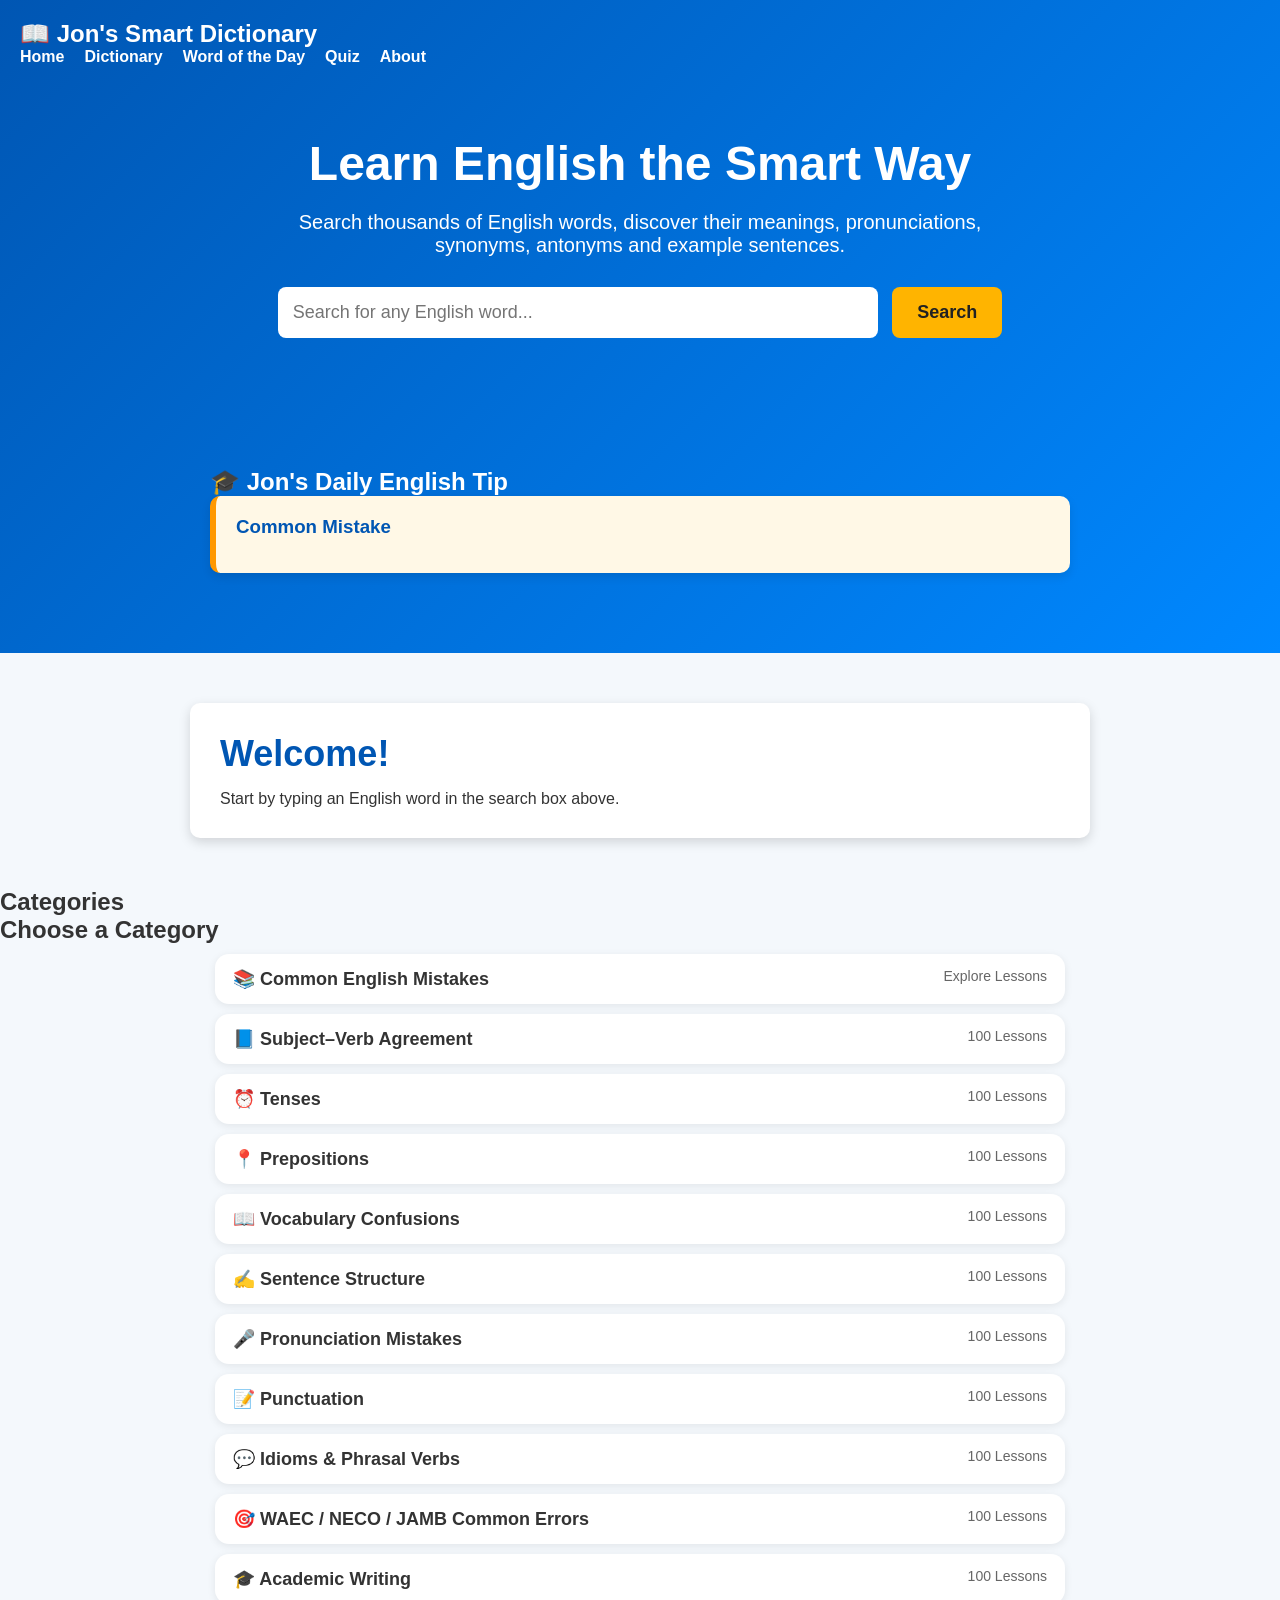
==== index.html @ 8027741e "Update index.html" ====
<!DOCTYPE html>
<html lang="en">
<head>
<meta charset="UTF-8">
<meta name="viewport" content="width=device-width, initial-scale=1.0">

<title>Jon's Smart Dictionary</title>

<link rel="stylesheet" href="style.css">
</head>

<body>

<header>

<nav>
<h2>📖 Jon's Smart Dictionary</h2>

<ul>
<li><a href="#">Home</a></li>
<li><a href="#">Dictionary</a></li>
<li><a href="#">Word of the Day</a></li>
<li><a href="#">Quiz</a></li>
<li><a href="#">About</a></li>
</ul>

</nav>

<div class="hero">

<h1>Learn English the Smart Way</h1>

<p>
Search thousands of English words, discover their meanings,
pronunciations, synonyms, antonyms and example sentences.
</p>

<input
type="text"
id="word"
placeholder="Search for any English word..."
>

<button onclick="searchWord()">
Search
</button>

</div>

<section class="daily-tip">

<h2>🎓 Jon's Daily English Tip</h2>

<div class="tip-card">

<h3>Common Mistake</h3>


</header>


<section id="result">

<button id="saveBtn" style="display:none;" onclick="saveWord()">
⭐ Save to Favourites
</button>

<h2>Welcome!</h2>

<p>
Start by typing an English word in the search box above.
</p>

</section>
<section class="categories">

<h2>Categories</h2>

<h2>Choose a Category</h2>

<a href="common-mistakes.html" class="category-card">
📚 Common English Mistakes <span>Explore Lessons</span>
</a>

<div class="category-card">📘 Subject–Verb Agreement <span>100 Lessons</span></div>

<div class="category-card">⏰ Tenses <span>100 Lessons</span></div>

<div class="category-card">📍 Prepositions <span>100 Lessons</span></div>

<div class="category-card">📖 Vocabulary Confusions <span>100 Lessons</span></div>

<div class="category-card">✍️ Sentence Structure <span>100 Lessons</span></div>

<div class="category-card">🎤 Pronunciation Mistakes <span>100 Lessons</span></div>

<div class="category-card">📝 Punctuation <span>100 Lessons</span></div>

<div class="category-card">💬 Idioms & Phrasal Verbs <span>100 Lessons</span></div>

<div class="category-card">🎯 WAEC / NECO / JAMB Common Errors <span>100 Lessons</span></div>

<div class="category-card">🎓 Academic Writing <span>100 Lessons</span></div>

</section>

<script src="script.js"></script>

</body>

</html>
---- style.css ----
*{
    margin:0;
    padding:0;
    box-sizing:border-box;
}

body{
    font-family:Arial, Helvetica, sans-serif;
    background:#f4f8fc;
    color:#333;
}

header{
    background:linear-gradient(135deg,#0056b3,#0088ff);
    color:white;
    padding:20px;
}

nav ul{
    display:flex;
    list-style:none;
    gap:20px;
    padding:0;
    margin:0;
}

nav li{
    list-style:none;
}

nav a{
    color:white;
    text-decoration:none;
    font-weight:bold;
}

nav a:hover{
    text-decoration:underline;
}

}

nav h2{
    font-size:30px;
}

nav ul{
    display:flex;
    list-style:none;
    gap:20px;
}

nav a{
    color:white;
    text-decoration:none;
    font-weight:bold;
}

.hero{
    text-align:center;
    padding:70px 20px;
}

.hero h1{
    font-size:48px;
    margin-bottom:20px;
}

.hero p{
    font-size:20px;
    max-width:700px;
    margin:auto;
    margin-bottom:30px;
}

input{
    width:60%;
    max-width:600px;
    padding:15px;
    font-size:18px;
    border:none;
    border-radius:8px;
}

button{
    padding:15px 25px;
    font-size:18px;
    border:none;
    border-radius:8px;
    background:#ffb400;
    color:#222;
    cursor:pointer;
    font-weight:bold;
    margin-left:10px;
}

button:hover{
    background:#ffc933;
}

#result{
    max-width:900px;
    margin:50px auto;
    background:white;
    padding:30px;
    border-radius:10px;
    box-shadow:0 4px 12px rgba(0,0,0,.15);
}

@media(max-width:768px){

nav{
    flex-direction:column;
}

nav ul{
    flex-direction:column;
    text-align:center;
    margin-top:20px;
}

.hero h1{
    font-size:34px;
}

input{
    width:100%;
    margin-bottom:15px;
}

button{
    width:100%;
    margin-left:0;
}

}
/* Dictionary Result Card */

#result h2{
    color:#0056b3;
    font-size:36px;
    margin-bottom:15px;
    text-transform:capitalize;
}

#result h3{
    color:#ff9800;
    margin-top:25px;
    margin-bottom:10px;
}

#result ol{
    padding-left:25px;
}

#result li{
    background:#f7f9fc;
    padding:15px;
    border-left:5px solid #0056b3;
    margin-bottom:15px;
    border-radius:8px;
    line-height:1.8;
}

audio{
    width:100%;
    margin:20px 0;
}

strong{
    color:#0056b3;
}
/* Jon's Daily English Tip */

.daily-tip{
    max-width:900px;
    margin:40px auto;
    padding:20px;
}

.tip-card{
    background:#fff8e6;
    border-left:6px solid #ff9800;
    padding:20px;
    border-radius:10px;
    box-shadow:0 4px 10px rgba(0,0,0,.1);
}

.tip-card h3{
    color:#0056b3;
    margin-bottom:15px;
}

.tip-card p{
    margin-bottom:12px;
    line-height:1.8;
}
/* Common Mistakes Categories */
/* Common Mistakes Categories */

.category-card{
    background:#fff;
    margin:10px auto;
    padding:14px 18px;
    border-radius:14px;
    max-width:850px;
    font-size:18px;
    font-weight:600;
    box-shadow:0 2px 8px rgba(0,0,0,.08);
    transition:0.3s;
    cursor:pointer;
}

.category-card:hover{
    transform:translateY(-2px);
    background:#f4f8ff;
}

.category-card span{
    float:right;
    font-size:14px;
    color:#666;
    font-weight:500;
}
.mistakes-container {
  display: grid;
  grid-template-columns: repeat(auto-fit, minmax(280px, 1fr));
  gap: 20px;
  margin-top: 30px;
}

.mistake-card {
  background: #ffffff;
  border-left: 5px solid #1e90ff;
  padding: 20px;
  border-radius: 12px;
  box-shadow: 0 4px 10px rgba(0,0,0,0.1);
  transition: transform 0.3s ease;
}

.mistake-card:hover {
  transform: translateY(-5px);
}

.mistake-card h2 {
  color: #003366;
  font-size: 20px;
}

.mistake-card p {
  line-height: 1.6;
}
.category-card {
  text-decoration: none;
  color: inherit;
  display: block;
}
.category-card {
  text-decoration: none;
  color: inherit;
  display: block;
  cursor: pointer;
}

.back-home {
  display: inline-block;
  margin-bottom: 20px;
  text-decoration: none;
  background: #003366;
  color: white;
  padding: 10px 18px;
  border-radius: 8px;
}

.back-home:hover {
  opacity: 0.8;
}
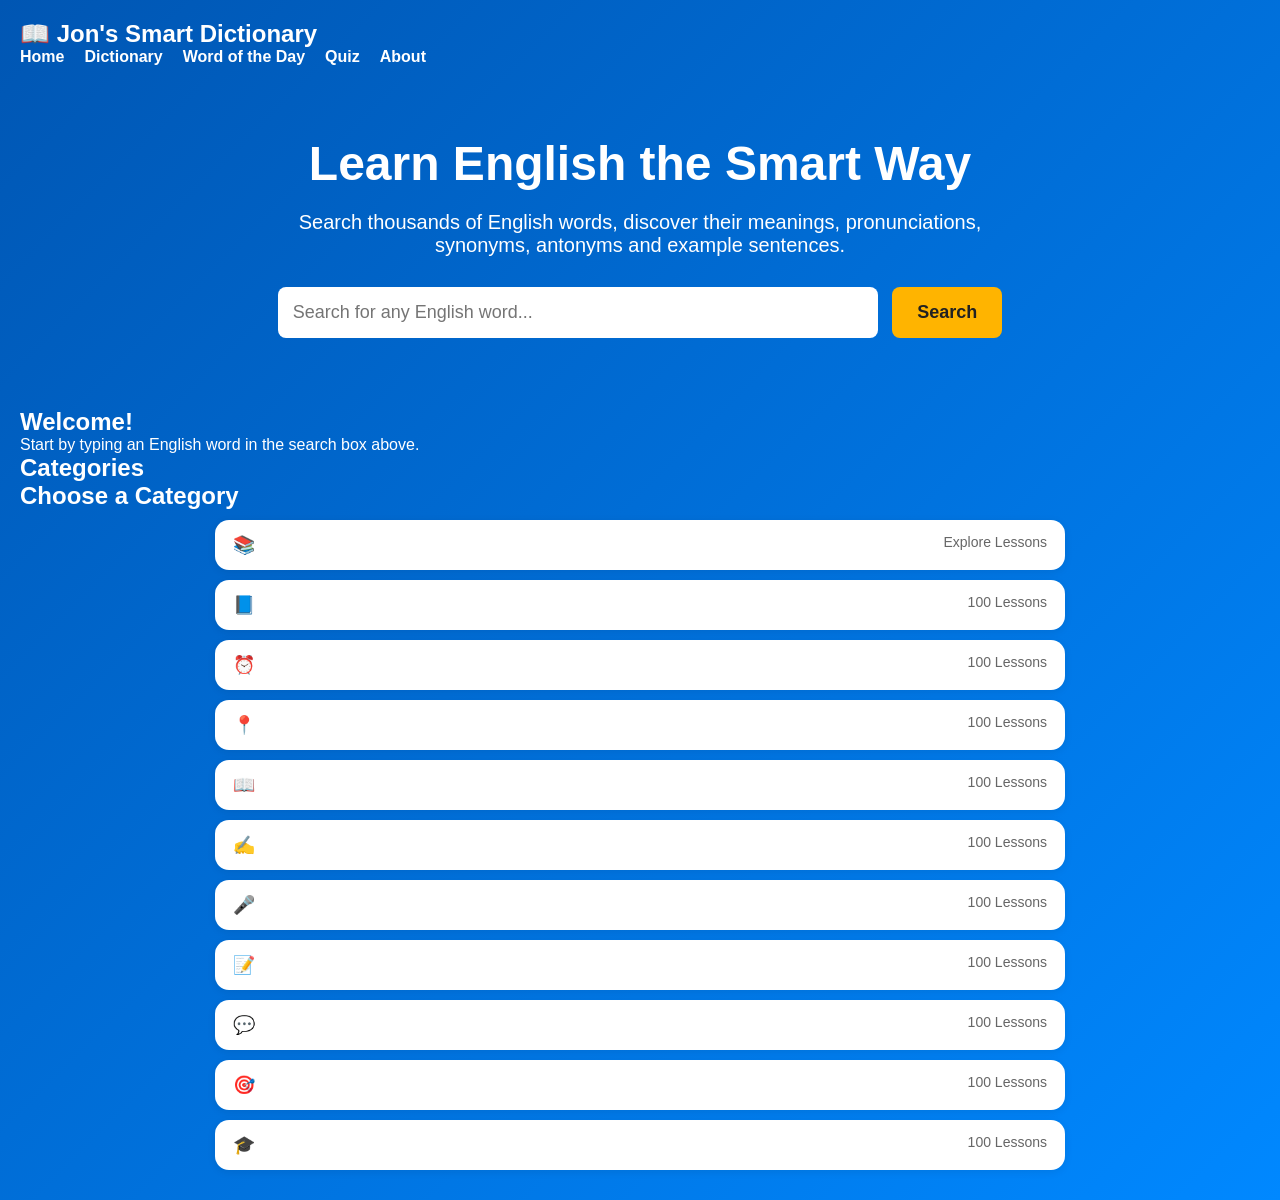
==== commit ee49c67d: "Update index.html" ====
--- a/index.html
+++ b/index.html
@@ -47,19 +47,6 @@
 
 </div>
 
-<section class="daily-tip">
-
-<h2>🎓 Jon's Daily English Tip</h2>
-
-<div class="tip-card">
-
-<h3>Common Mistake</h3>
-
-
-</header>
-
-
-<section id="result">
 
 <button id="saveBtn" style="display:none;" onclick="saveWord()">
 ⭐ Save to Favourites
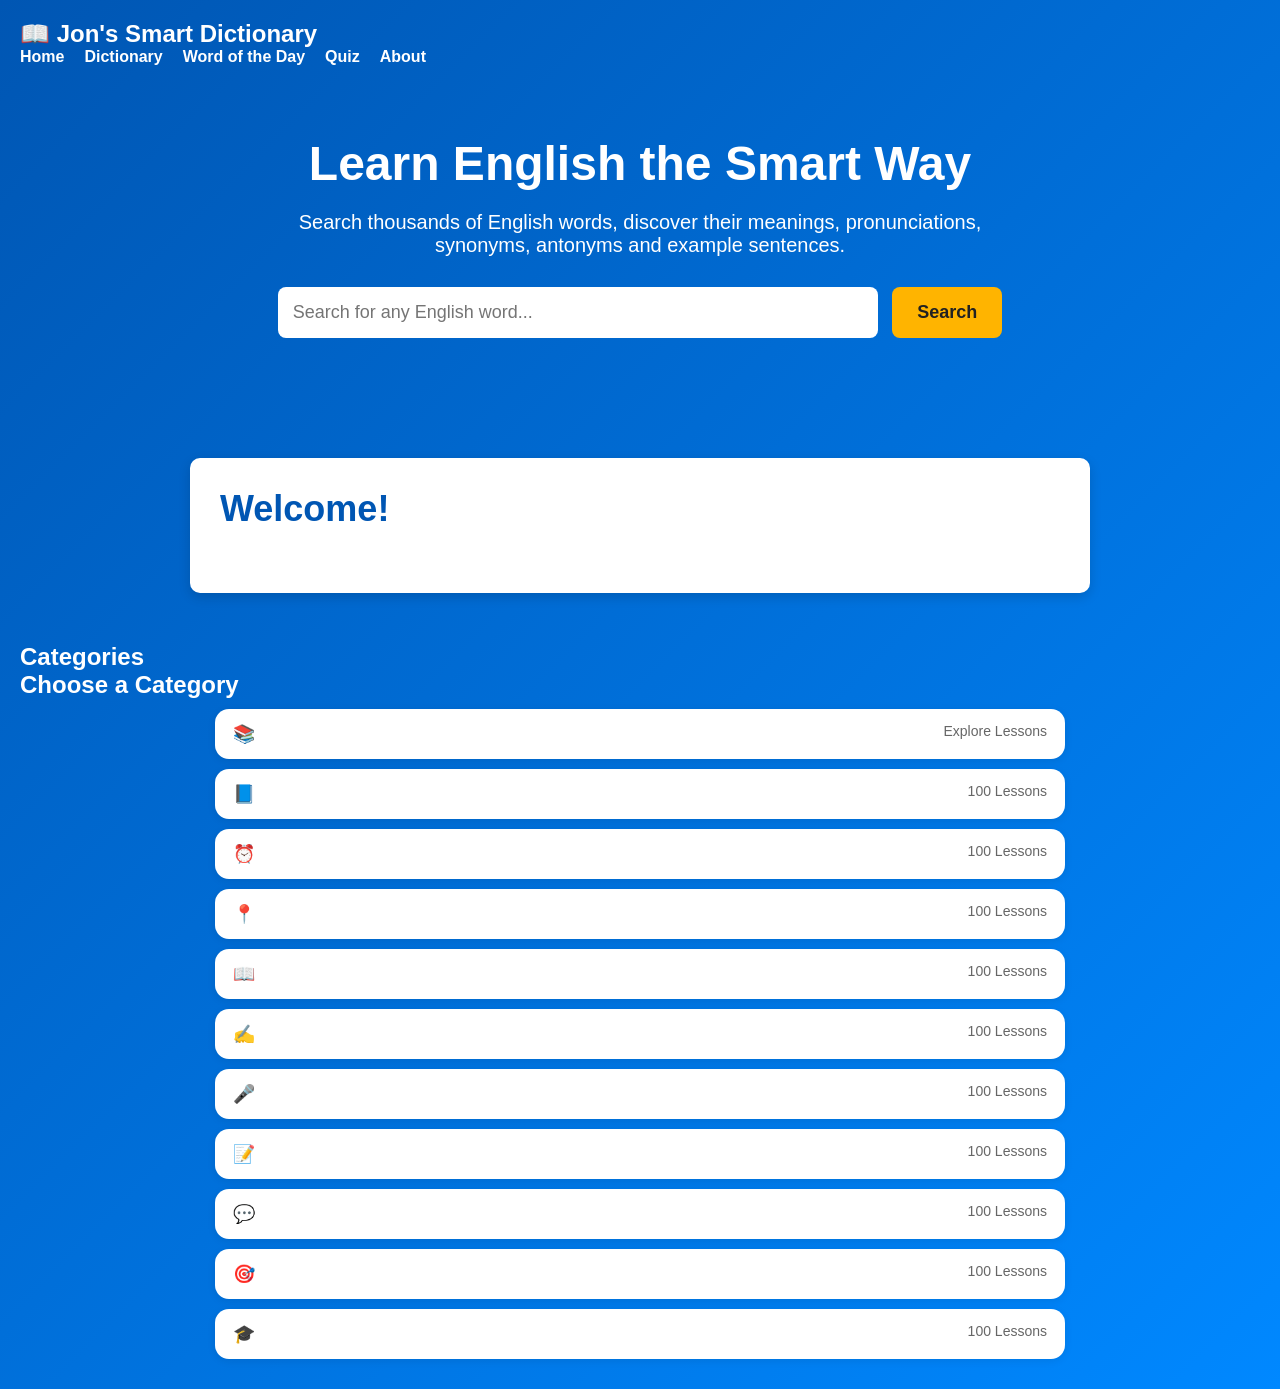
==== commit d021094f: "Update index.html" ====
--- a/index.html
+++ b/index.html
@@ -47,7 +47,8 @@
 
 </div>
 
-
+<section id="result">
+  
 <button id="saveBtn" style="display:none;" onclick="saveWord()">
 ⭐ Save to Favourites
 </button>
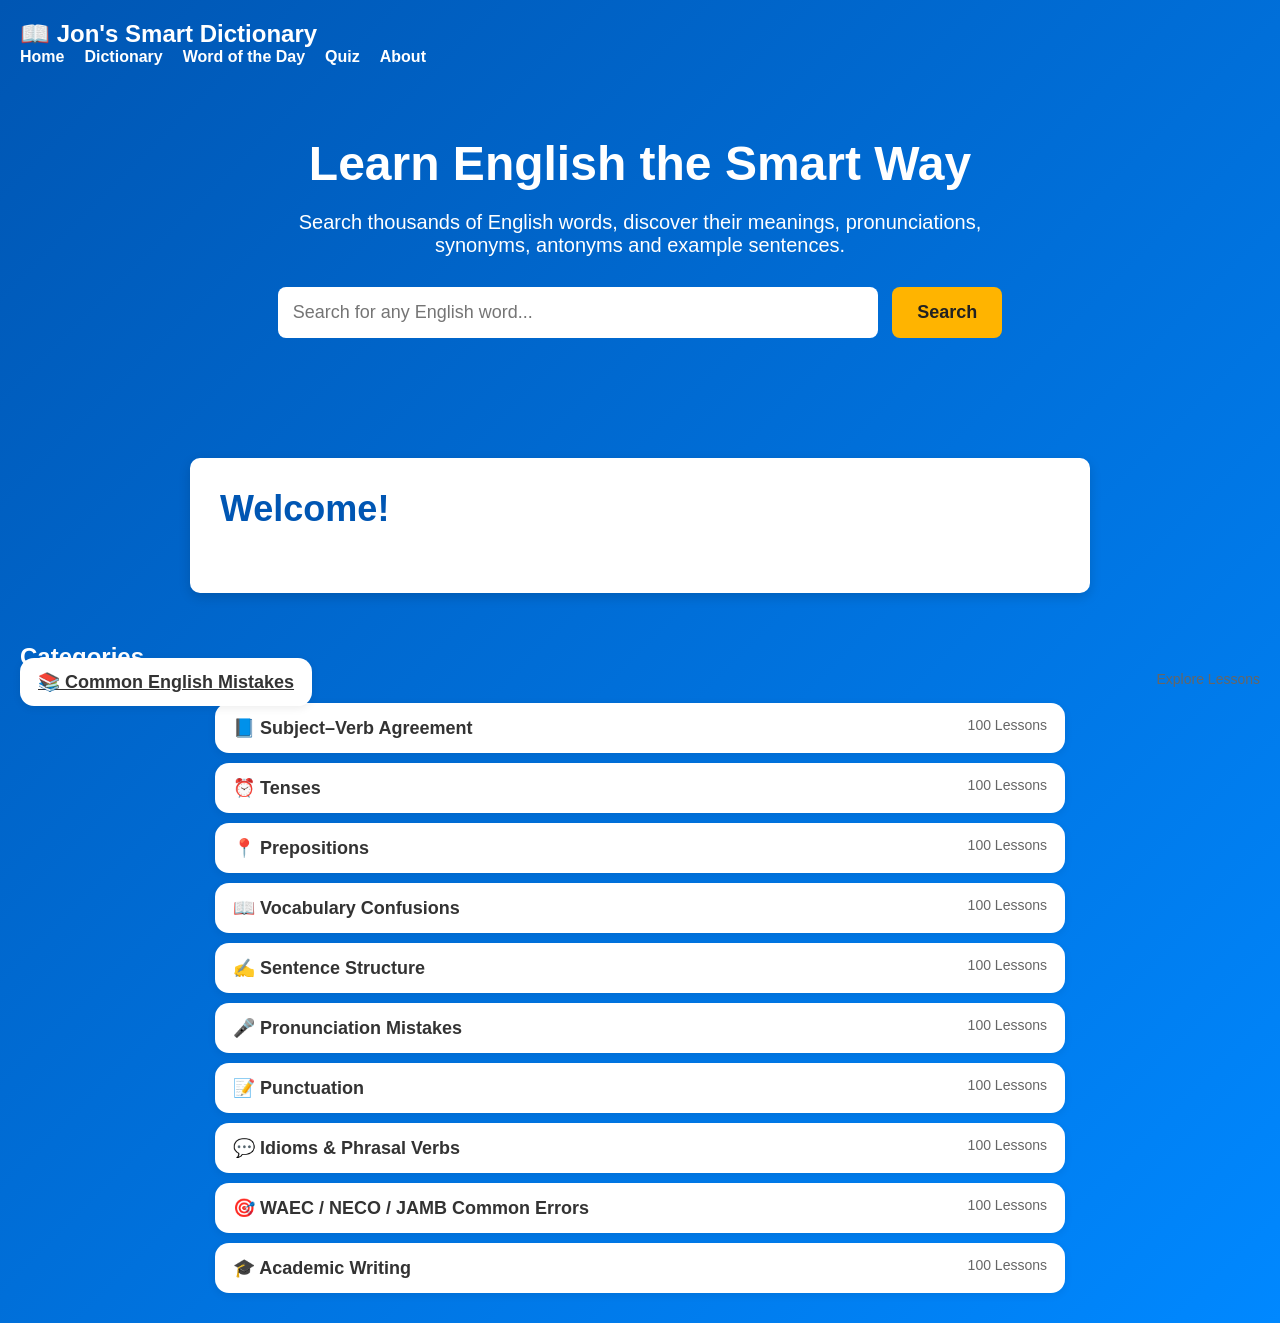
==== commit b80d11c3: "Update index.html" ====
--- a/index.html
+++ b/index.html
@@ -64,7 +64,6 @@
 
 <h2>Categories</h2>
 
-<h2>Choose a Category</h2>
 
 <a href="common-mistakes.html" class="category-card">
 📚 Common English Mistakes <span>Explore Lessons</span>
--- a/style.css
+++ b/style.css
@@ -200,6 +200,7 @@
 
 .category-card{
     background:#fff;
+    color:#333;
     margin:10px auto;
     padding:14px 18px;
     border-radius:14px;
@@ -250,15 +251,12 @@
 .mistake-card p {
   line-height: 1.6;
 }
+}
+
 .category-card {
+  display: block;
   text-decoration: none;
-  color: inherit;
-  display: block;
-}
-.category-card {
-  text-decoration: none;
-  color: inherit;
-  display: block;
+  color: #333333;
   cursor: pointer;
 }
 
@@ -275,3 +273,11 @@
 .back-home:hover {
   opacity: 0.8;
 }
+
+#result li {
+    color: #333;
+}
+
+#result li strong {
+    color: #0056b3;
+}
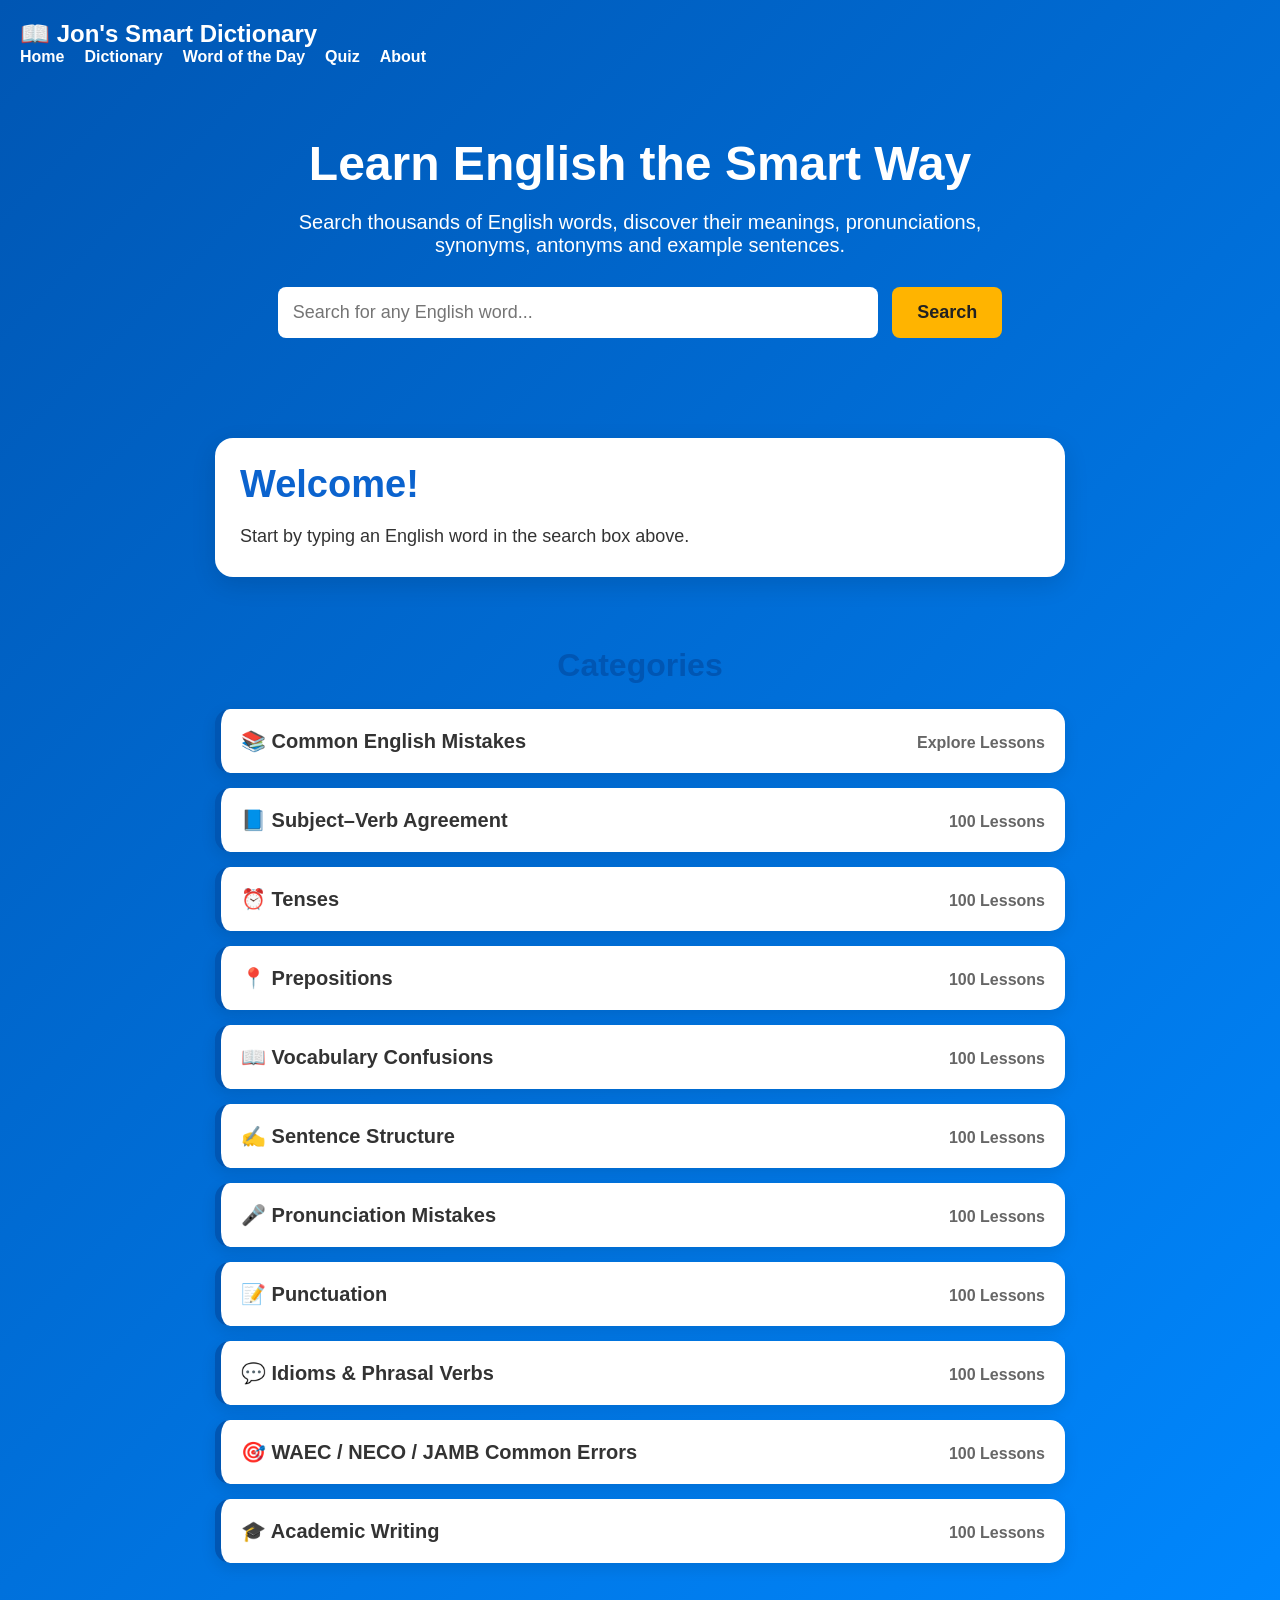
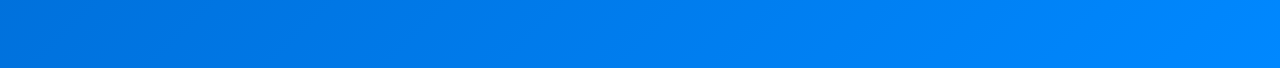
==== commit e6b73664: "Add save button to result section" ====
--- a/index.html
+++ b/index.html
@@ -47,7 +47,9 @@
 
 </div>
 
-<section id="result">
+
+  
+  <section id="result">
   
 <button id="saveBtn" style="display:none;" onclick="saveWord()">
 ⭐ Save to Favourites
--- a/style.css
+++ b/style.css
@@ -197,19 +197,36 @@
 }
 /* Common Mistakes Categories */
 /* Common Mistakes Categories */
+.categories{
+    max-width:900px;
+    margin:50px auto;
+    padding:20px;
+}
+
+.categories h2{
+    text-align:center;
+    color:#0056b3;
+    font-size:32px;
+    margin-bottom:25px;
+}
 
 .category-card{
-    background:#fff;
+    display:block;
+    background:#ffffff;
     color:#333;
-    margin:10px auto;
-    padding:14px 18px;
-    border-radius:14px;
+    margin:15px auto;
+    padding:20px;
+    border-radius:15px;
     max-width:850px;
-    font-size:18px;
+    font-size:20px;
     font-weight:600;
-    box-shadow:0 2px 8px rgba(0,0,0,.08);
-    transition:0.3s;
+    text-decoration:none;
+    box-shadow:0 5px 15px rgba(0,0,0,.10);
+    transition:all .3s ease;
     cursor:pointer;
+    border-left:6px solid #0056b3;
+}
+
 }
 
 .category-card:hover{
@@ -219,9 +236,12 @@
 
 .category-card span{
     float:right;
-    font-size:14px;
+    font-size:16px;
     color:#666;
-    font-weight:500;
+    font-weight:600;
+    line-height:28px;
+}
+
 }
 .mistakes-container {
   display: grid;
@@ -281,3 +301,61 @@
 #result li strong {
     color: #0056b3;
 }
+
+.lesson-link{
+    text-decoration:none;
+    color:inherit;
+    display:block;
+}
+
+.lesson-link:hover{
+    text-decoration:none;
+}
+
+/* ===== Dictionary Result Card ===== */
+
+#result{
+    max-width:850px;
+    margin:30px auto;
+    background:#ffffff;
+    border-radius:18px;
+    padding:25px;
+    box-shadow:0 8px 25px rgba(0,0,0,.12);
+    text-align:left;
+}
+
+#result h2{
+    color:#0b63ce;
+    font-size:38px;
+    margin-bottom:15px;
+    text-transform:capitalize;
+}
+
+#result h3{
+    color:#ff9800;
+    margin-top:25px;
+    font-size:24px;
+}
+
+#result p{
+    font-size:18px;
+    line-height:1.7;
+    color:#333;
+}
+
+#result ol{
+    padding-left:22px;
+}
+
+#result li{
+    background:#f7f9fc;
+    border-left:5px solid #0b63ce;
+    padding:15px;
+    margin-bottom:15px;
+    border-radius:10px;
+}
+
+audio{
+    width:100%;
+    margin:15px 0;
+}
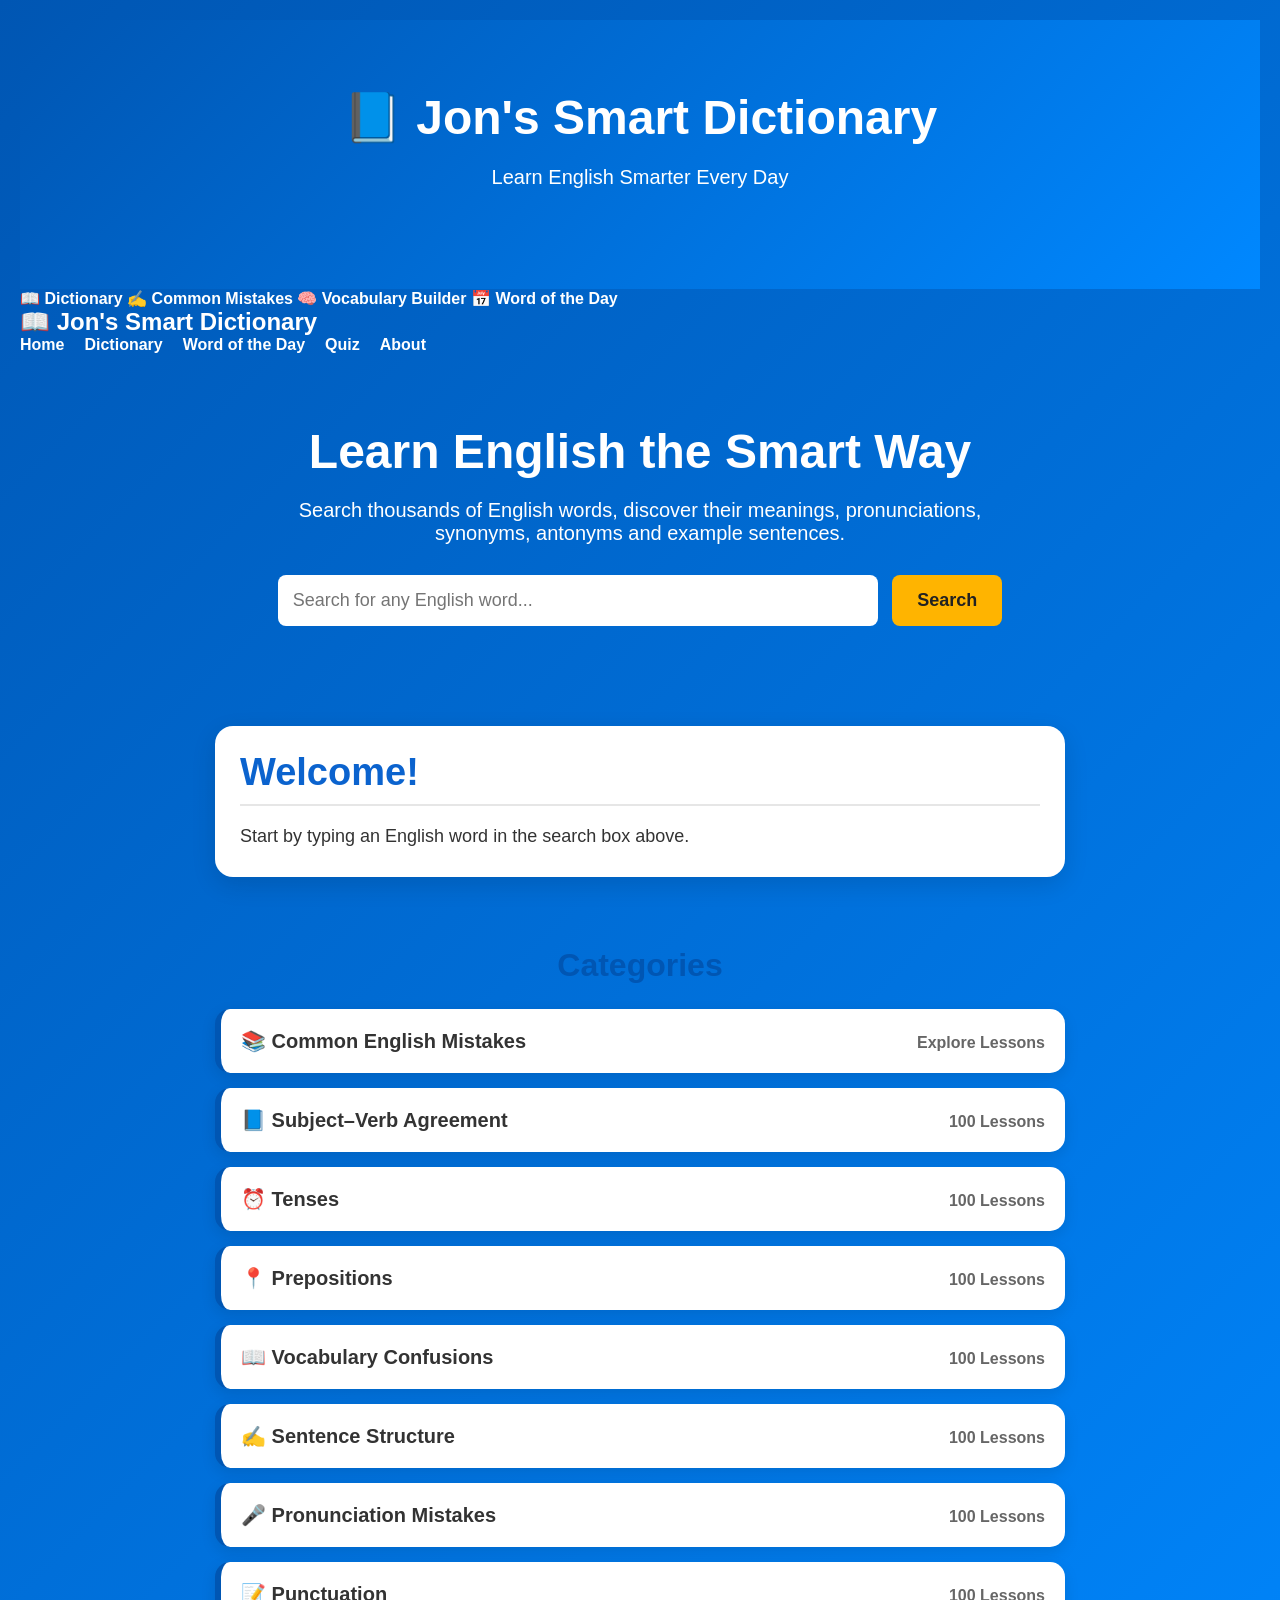
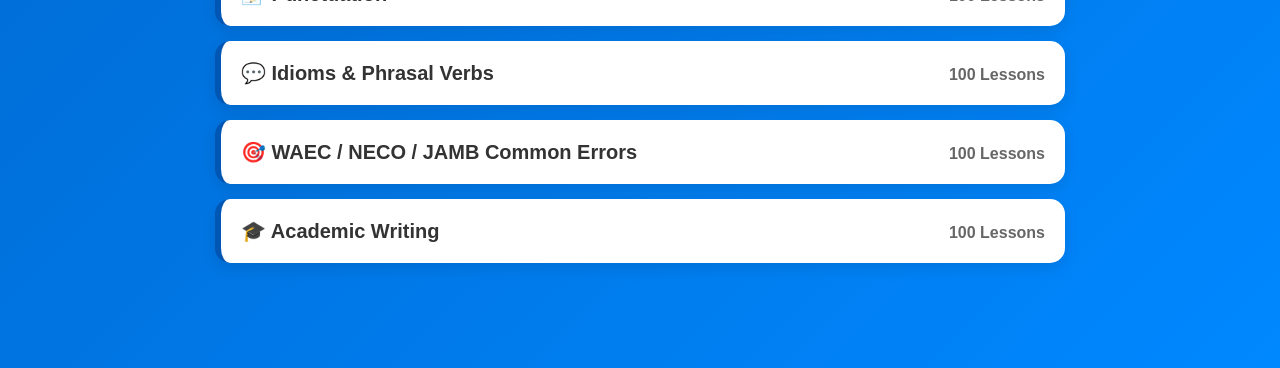
==== commit fc5bd6cf: "Add home page and navigation Added a hero header and navigation menu for the dictionary app." ====
--- a/index.html
+++ b/index.html
@@ -12,6 +12,24 @@
 <body>
 
 <header>
+
+  <header class="hero">
+    <h1>📘 Jon's Smart Dictionary</h1>
+    <p>Learn English Smarter Every Day</p>
+</header>
+
+<nav class="home-menu">
+
+    <a href="#dictionary">📖 Dictionary</a>
+
+    <a href="common-mistakes.html">✍️ Common Mistakes</a>
+
+    <a href="#">🧠 Vocabulary Builder</a>
+
+    <a href="#">📅 Word of the Day</a>
+
+</nav>
+
 
 <nav>
 <h2>📖 Jon's Smart Dictionary</h2>
--- a/style.css
+++ b/style.css
@@ -144,10 +144,17 @@
 }
 
 #result h3{
-    color:#ff9800;
-    margin-top:25px;
-    margin-bottom:10px;
-}
+    display:inline-block;
+    background:#ff9800;
+    color:#ffffff;
+    padding:8px 16px;
+    border-radius:20px;
+    font-size:18px;
+    font-weight:bold;
+    margin:20px 0 12px;
+    text-transform:capitalize;
+}
+
 
 #result ol{
     padding-left:25px;
@@ -326,12 +333,24 @@
 
 #result h2{
     color:#0b63ce;
-    font-size:38px;
+    font-size:30px;
+
     margin-bottom:15px;
     text-transform:capitalize;
 }
 
 #result h3{
+    display:inline-block;
+    background:#ff9800;
+    color:#fff;
+    padding:6px 14px;
+    border-radius:20px;
+    font-size:18px;
+    margin-top:20px;
+    margin-bottom:12px;
+    text-transform:capitalize;
+}
+
     color:#ff9800;
     margin-top:25px;
     font-size:24px;
@@ -359,3 +378,77 @@
     width:100%;
     margin:15px 0;
 }
+/* ===== Dictionary Result Card ===== */
+
+#result{
+    max-width:850px;
+    margin:30px auto;
+    background:#ffffff;
+    border-radius:18px;
+    padding:25px;
+    box-shadow:0 8px 25px rgba(0,0,0,0.12);
+    text-align:left;
+}
+
+#result h2{
+    color:#0b63ce;
+    font-size:38px;
+    margin-bottom:15px;
+    text-transform:capitalize;
+    border-bottom:2px solid #e6e6e6;
+    padding-bottom:10px;
+}
+
+#result h3{
+    color:#ff9800;
+    margin-top:25px;
+    margin-bottom:10px;
+    font-size:24px;
+}
+
+#result p{
+    font-size:18px;
+    line-height:1.7;
+    color:#333;
+}
+
+#result ol{
+    padding-left:22px;
+}
+
+#result li{
+    background:#f7f9fc;
+    border-left:5px solid #0b63ce;
+    padding:15px;
+    margin-bottom:15px;
+    border-radius:10px;
+    list-style-position:inside;
+}
+
+audio{
+    width:100%;
+    margin:15px 0;
+    border-radius:8px;
+}
+
+.part-of-speech{
+    display:inline-block;
+    background:#ff9800;
+    color:#ffffff !important;
+    padding:8px 16px;
+    border-radius:20px;
+    font-size:18px;
+    font-weight:bold;
+    margin:20px 0 12px;
+}
+
+.part-of-speech{
+    display:inline-block;
+    background:#ff9800;
+    color:#ffffff !important;
+    padding:8px 16px;
+    border-radius:20px;
+    font-size:18px;
+    font-weight:bold;
+    margin:20px 0 12px;
+}
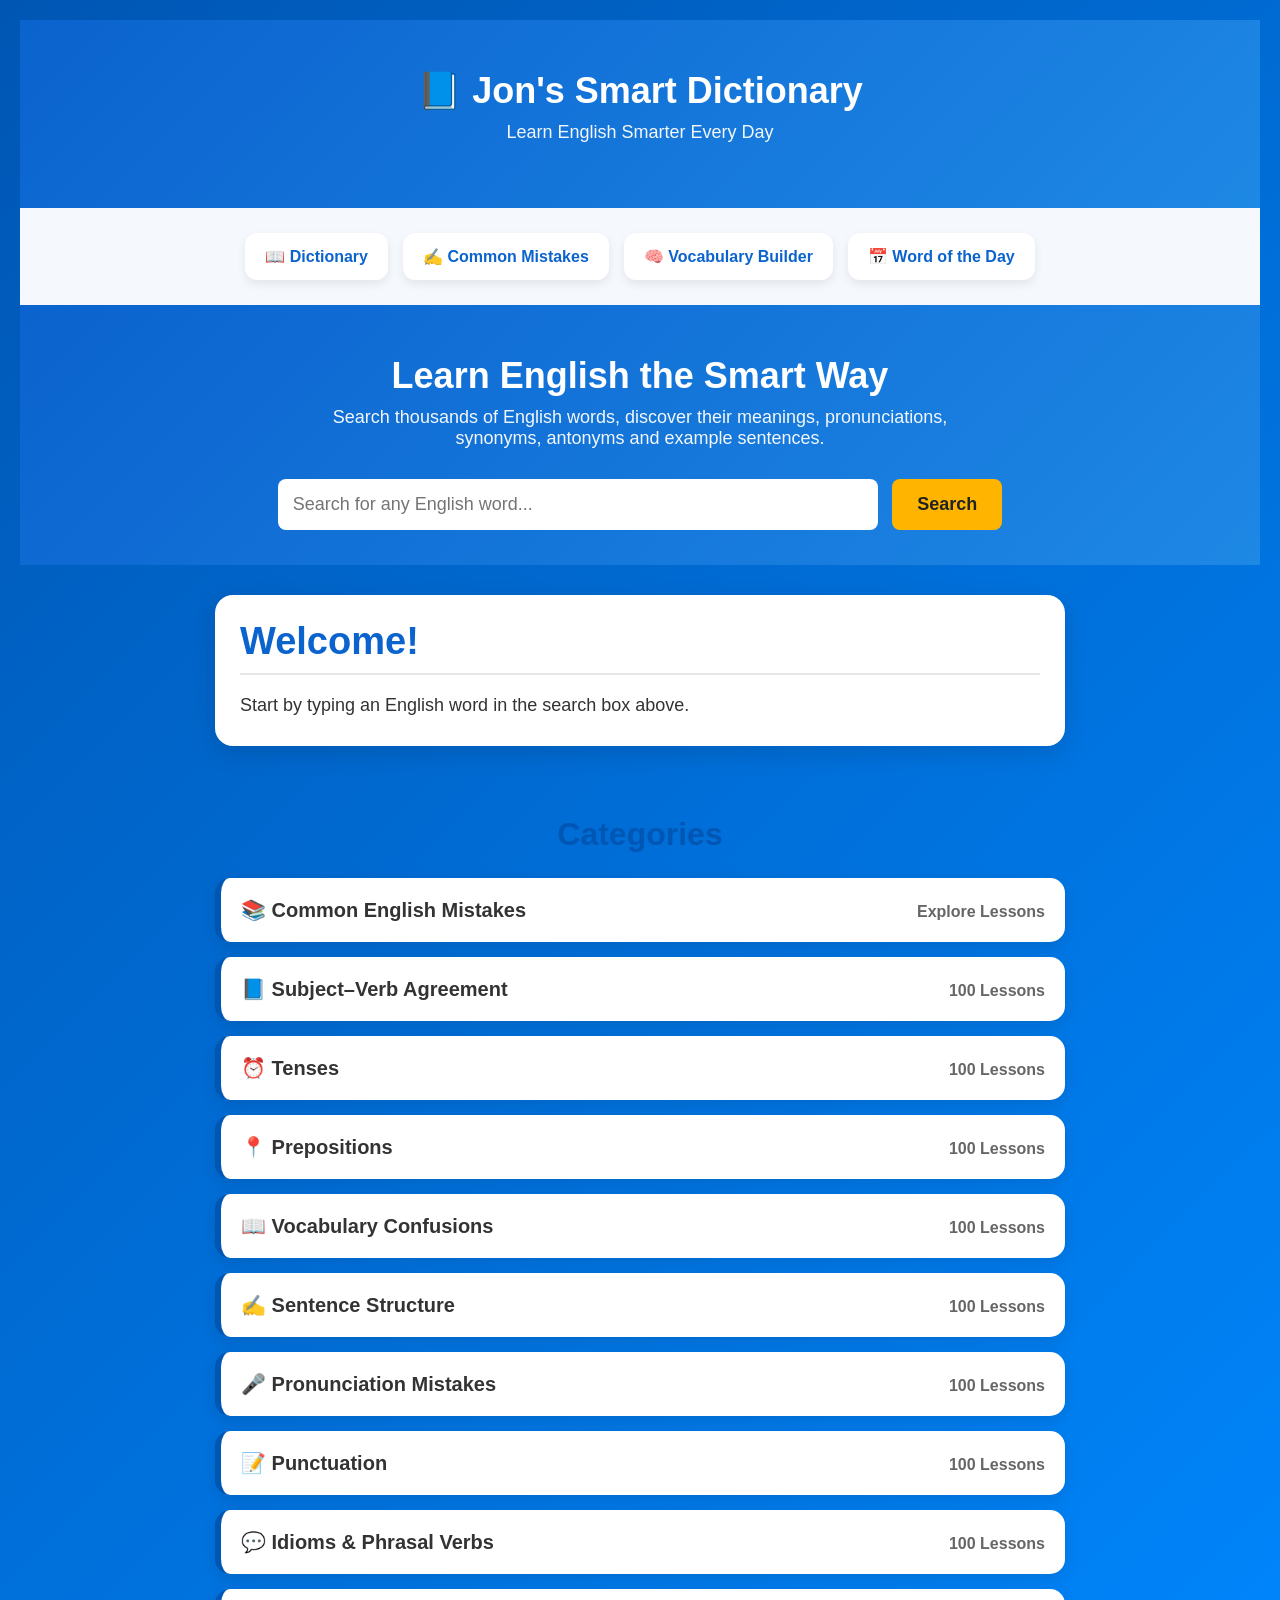
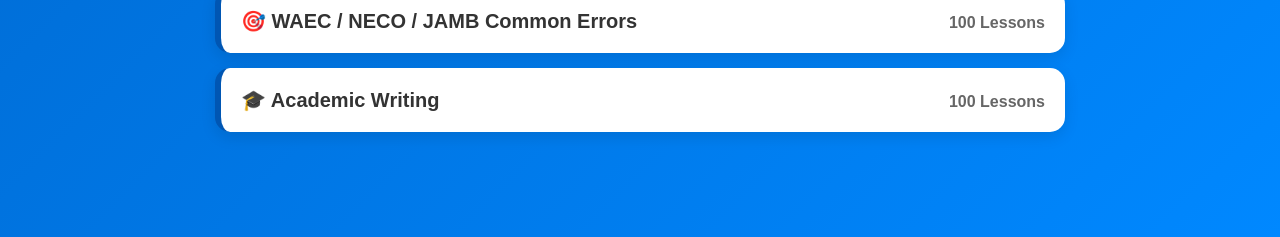
==== commit 265e8eab: "Update index.html" ====
--- a/index.html
+++ b/index.html
@@ -30,19 +30,6 @@
 
 </nav>
 
-
-<nav>
-<h2>📖 Jon's Smart Dictionary</h2>
-
-<ul>
-<li><a href="#">Home</a></li>
-<li><a href="#">Dictionary</a></li>
-<li><a href="#">Word of the Day</a></li>
-<li><a href="#">Quiz</a></li>
-<li><a href="#">About</a></li>
-</ul>
-
-</nav>
 
 <div class="hero">
 
--- a/style.css
+++ b/style.css
@@ -452,3 +452,54 @@
     font-weight:bold;
     margin:20px 0 12px;
 }
+
+/* ===========================
+   HOME PAGE HEADER
+=========================== */
+
+.hero{
+    background:linear-gradient(135deg,#0b63ce,#1e88e5);
+    color:#fff;
+    text-align:center;
+    padding:50px 20px 35px;
+}
+
+.hero h1{
+    font-size:36px;
+    margin-bottom:10px;
+}
+
+.hero p{
+    font-size:18px;
+    opacity:0.95;
+}
+
+/* ===========================
+   NAVIGATION MENU
+=========================== */
+
+.home-menu{
+    display:flex;
+    flex-wrap:wrap;
+    justify-content:center;
+    gap:15px;
+    padding:25px 15px;
+    background:#f5f8fc;
+}
+
+.home-menu a{
+    text-decoration:none;
+    background:#ffffff;
+    color:#0b63ce;
+    padding:14px 20px;
+    border-radius:12px;
+    font-weight:bold;
+    box-shadow:0 4px 10px rgba(0,0,0,0.08);
+    transition:0.3s;
+}
+
+.home-menu a:hover{
+    background:#0b63ce;
+    color:#ffffff;
+    transform:translateY(-2px);
+}
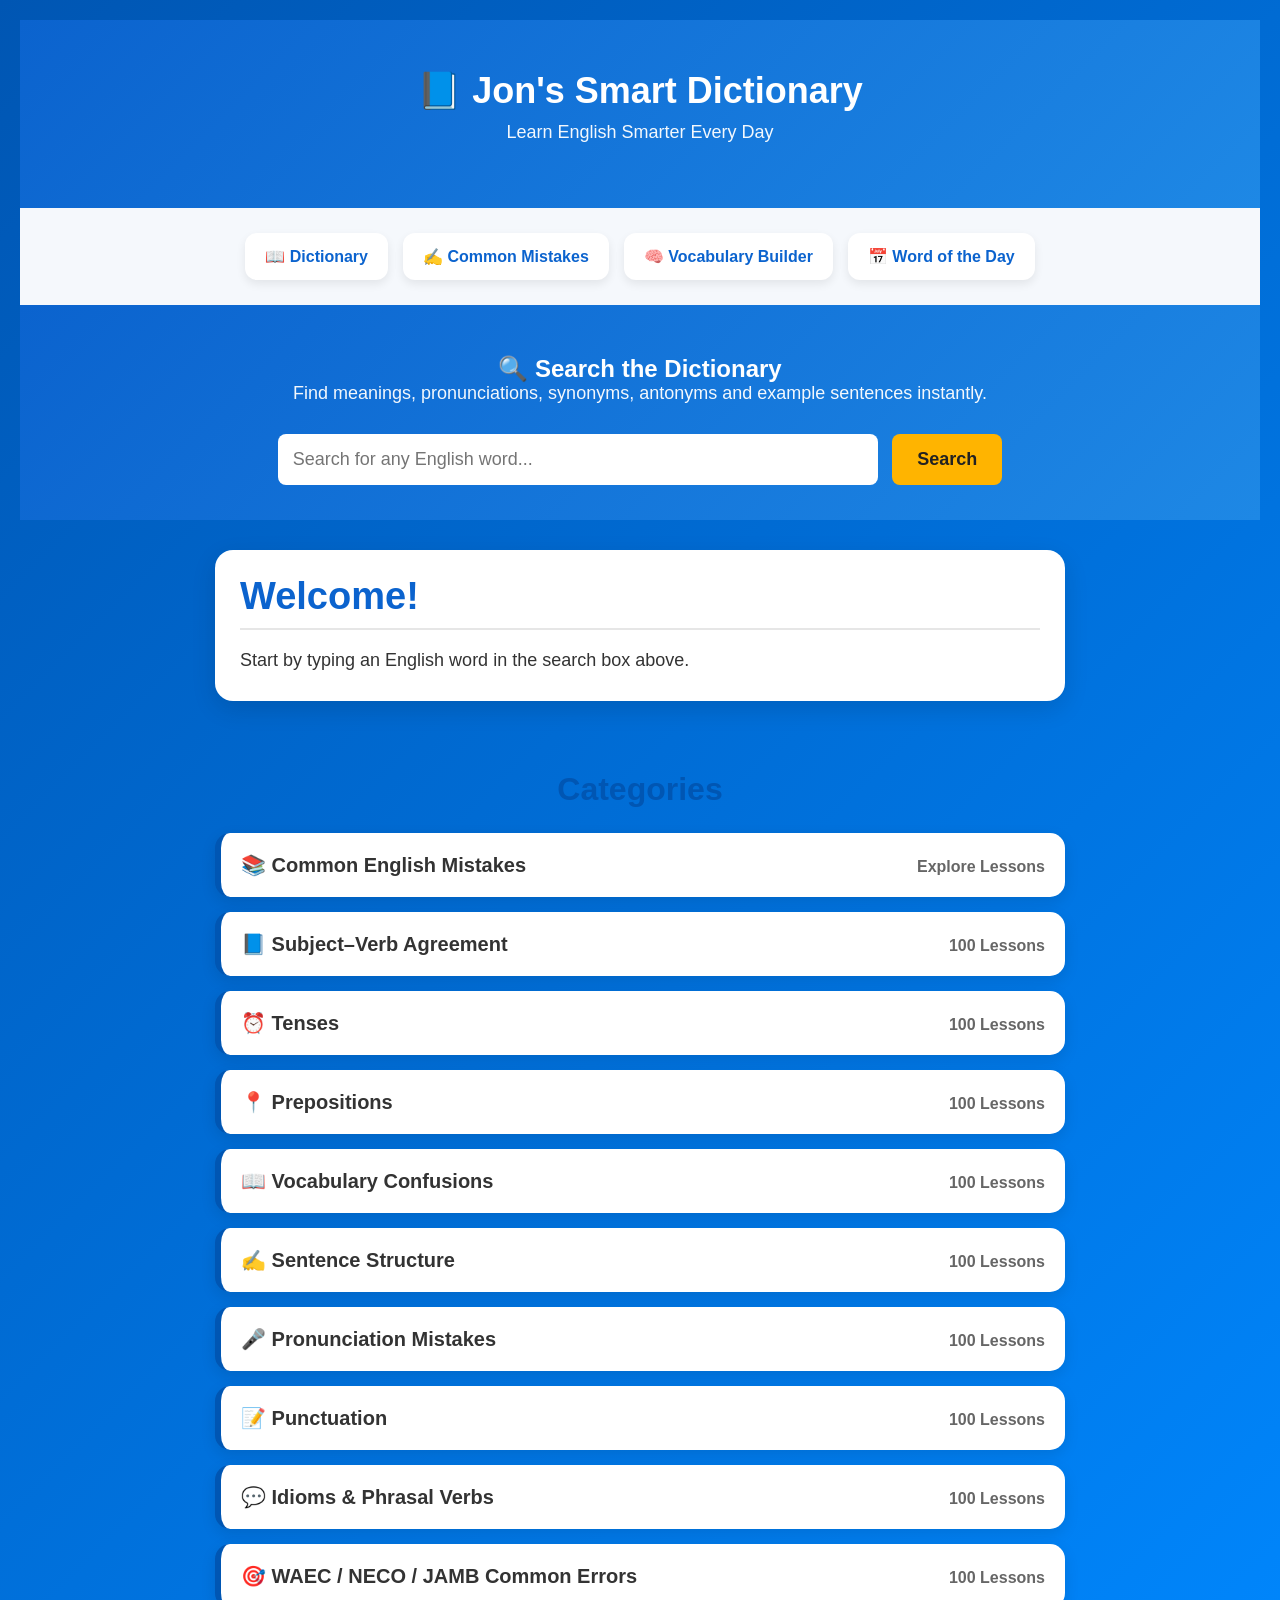
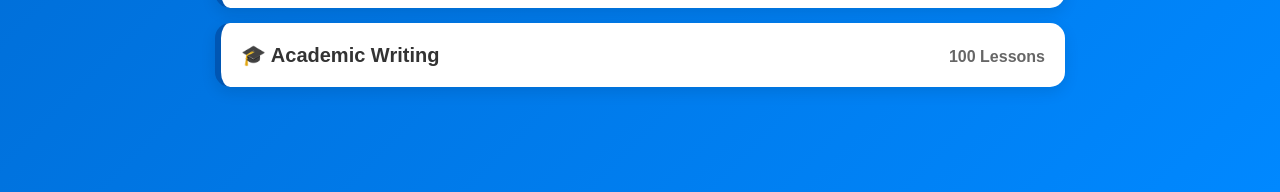
==== commit ef7f8c53: "Update index.html" ====
--- a/index.html
+++ b/index.html
@@ -33,12 +33,14 @@
 
 <div class="hero">
 
-<h1>Learn English the Smart Way</h1>
+<section class="search-section">
+
+<h2>🔍 Search the Dictionary</h2>
 
 <p>
-Search thousands of English words, discover their meanings,
-pronunciations, synonyms, antonyms and example sentences.
+Find meanings, pronunciations, synonyms, antonyms and example sentences instantly.
 </p>
+
 
 <input
 type="text"
